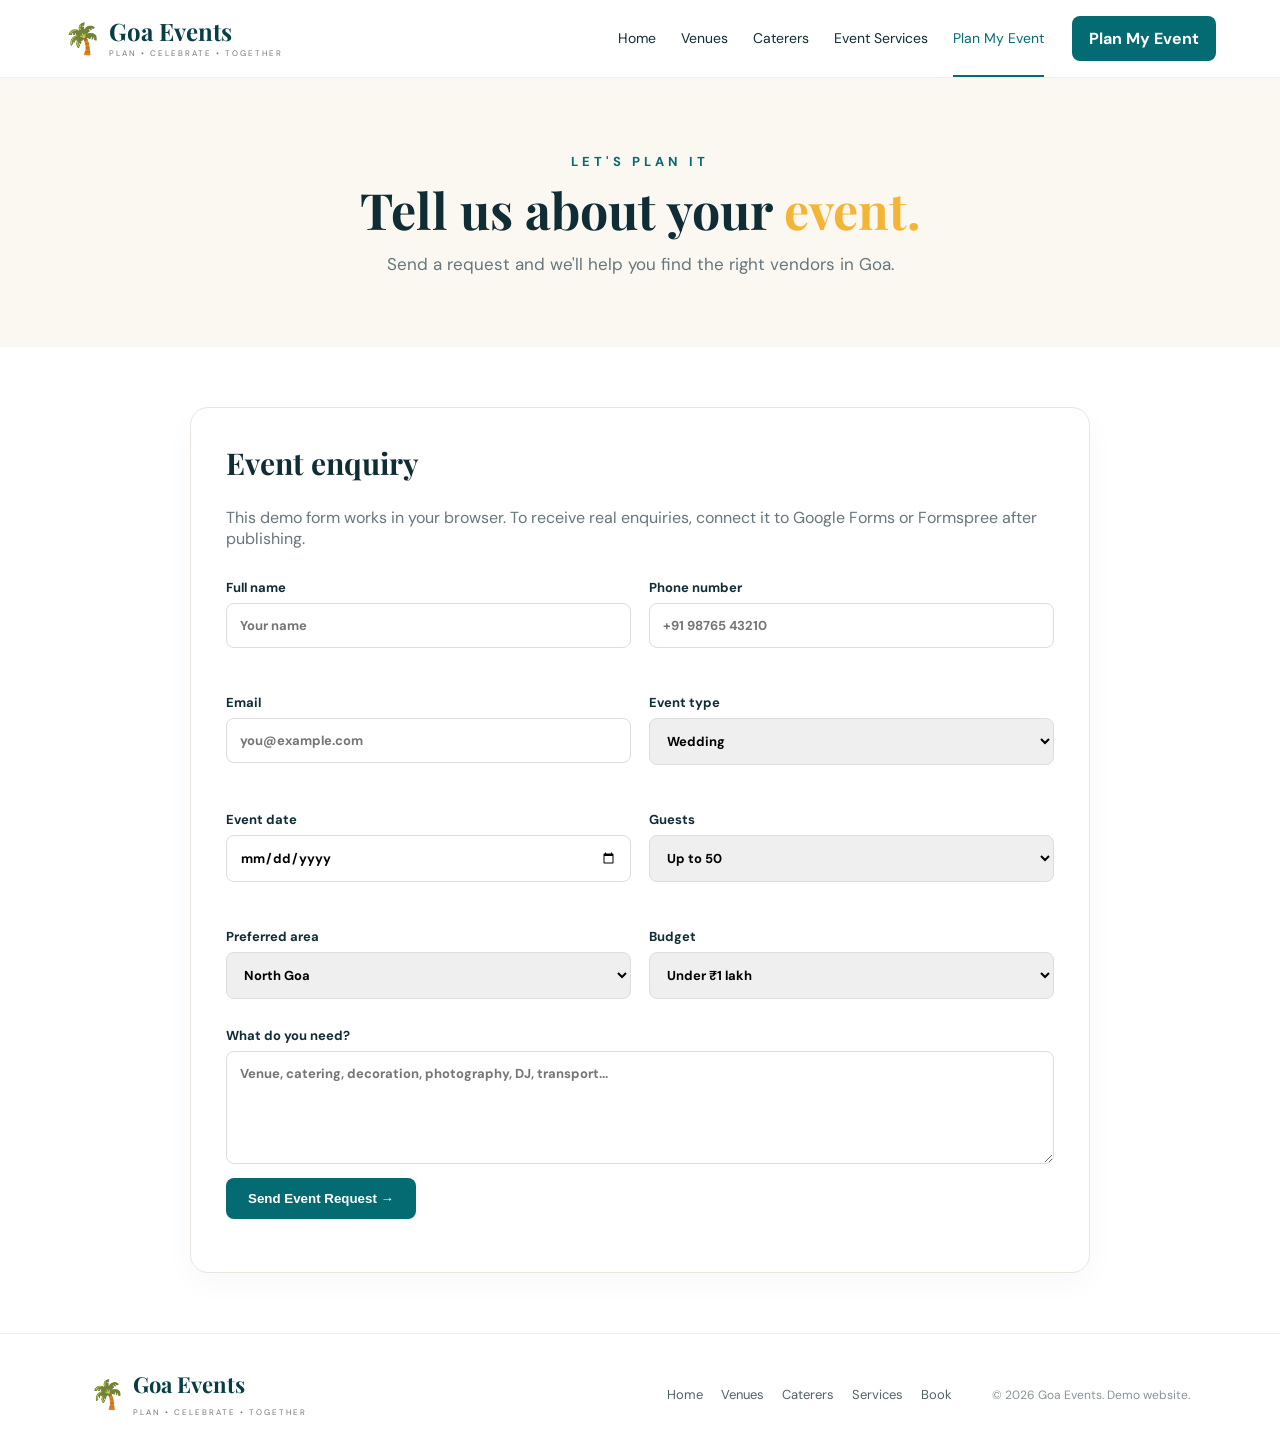
==== booking.html @ 81d7f21c "Add files via upload" ====
<!DOCTYPE html>
<html lang="en"><head><meta charset="UTF-8"><meta name="viewport" content="width=device-width,initial-scale=1"><title>Plan My Event | Goa Events</title><link rel="preconnect" href="https://fonts.googleapis.com"><link rel="preconnect" href="https://fonts.gstatic.com" crossorigin><link href="https://fonts.googleapis.com/css2?family=DM+Sans:wght@400;500;600;700&family=Playfair+Display:wght@600;700&display=swap" rel="stylesheet"><link rel="stylesheet" href="styles.css"></head>
<body><header class="nav"><a class="brand" href="index.html"><span class="brand-mark">🌴</span><span><strong>Goa Events</strong><small>PLAN • CELEBRATE • TOGETHER</small></span></a><nav><a href="index.html">Home</a><a href="venues.html">Venues</a><a href="caterers.html">Caterers</a><a href="services.html">Event Services</a><a class="active" href="booking.html">Plan My Event</a></nav><a class="btn small" href="booking.html">Plan My Event</a><button class="menu">☰</button></header>
<section class="page-hero compact"><p class="eyebrow">LET'S PLAN IT</p><h1>Tell us about your <em>event.</em></h1><p>Send a request and we'll help you find the right vendors in Goa.</p></section>
<section class="form-section"><form id="bookingForm" class="booking-form">
<h2>Event enquiry</h2><p class="muted">This demo form works in your browser. To receive real enquiries, connect it to Google Forms or Formspree after publishing.</p>
<div class="form-grid"><label>Full name<input required name="name" placeholder="Your name"></label><label>Phone number<input required name="phone" type="tel" placeholder="+91 98765 43210"></label><label>Email<input required name="email" type="email" placeholder="you@example.com"></label><label>Event type<select name="event"><option>Wedding</option><option>Birthday</option><option>Engagement</option><option>Corporate Event</option><option>Party</option><option>Other</option></select></label><label>Event date<input required name="date" type="date"></label><label>Guests<select name="guests"><option>Up to 50</option><option>50–100</option><option>100–200</option><option>200–300</option><option>300+</option></select></label><label>Preferred area<select name="area"><option>North Goa</option><option>Panjim</option><option>South Goa</option><option>Anywhere in Goa</option></select></label><label>Budget<select name="budget"><option>Under ₹1 lakh</option><option>₹1–3 lakh</option><option>₹3–5 lakh</option><option>₹5–10 lakh</option><option>₹10 lakh+</option></select></label></div>
<label>What do you need?<textarea name="needs" rows="5" placeholder="Venue, catering, decoration, photography, DJ, transport..."></textarea></label>
<button class="btn" type="submit">Send Event Request →</button><div id="formMessage" class="form-message"></div>
</form></section><footer><div class="footer-brand"><span>🌴</span><div><strong>Goa Events</strong><small>PLAN • CELEBRATE • TOGETHER</small></div></div><div class="footer-links"><a href="index.html">Home</a><a href="venues.html">Venues</a><a href="caterers.html">Caterers</a><a href="services.html">Services</a><a href="booking.html">Book</a></div><p>© 2026 Goa Events. Demo website.</p></footer><script src="script.js"></script></body></html>
---- styles.css ----
:root{--teal:#056b72;--teal2:#073e45;--gold:#e9a51a;--cream:#fbf8f1;--ink:#102c35;--muted:#66767b;--white:#fff;--line:#e8e5dc}*{box-sizing:border-box}body{margin:0;font-family:"DM Sans",sans-serif;color:var(--ink);background:#fff}a{text-decoration:none;color:inherit}.nav{height:78px;display:flex;align-items:center;gap:28px;padding:0 5%;background:#fff;position:sticky;top:0;z-index:10;border-bottom:1px solid #eee}.brand{display:flex;align-items:center;gap:8px;margin-right:auto}.brand-mark{font-size:30px}.brand strong{display:block;font-family:"Playfair Display",serif;font-size:24px;color:var(--teal2);line-height:1}.brand small{display:block;font-size:8px;letter-spacing:2px;color:#777;margin-top:5px}.nav nav{display:flex;gap:25px;font-size:14px}.nav nav a{padding:28px 0;border-bottom:2px solid transparent}.nav nav a.active,.nav nav a:hover{color:var(--teal);border-color:var(--teal)}.btn{display:inline-flex;align-items:center;justify-content:center;background:var(--teal);color:white;border:0;border-radius:8px;padding:13px 22px;font-weight:700;cursor:pointer}.btn:hover{background:var(--teal2)}.btn.small{padding:12px 17px}.btn.full{width:100%;margin-top:10px}.menu{display:none;border:0;background:none;font-size:25px}.hero{min-height:505px;display:flex;align-items:center;position:relative;background:url("https://images.unsplash.com/photo-1519225421980-715cb0215aed?auto=format&fit=crop&w=1800&q=85") center/cover}.hero-overlay{position:absolute;inset:0;background:linear-gradient(90deg,rgba(0,20,25,.82),rgba(0,20,25,.35),rgba(0,20,25,.1))}.hero-content{position:relative;color:#fff;width:min(1100px,90%);margin:auto;padding:60px 0}.eyebrow{letter-spacing:4px;font-size:13px;margin:0 0 14px;color:var(--gold);font-weight:700}.hero h1,.page-hero h1{font-family:"Playfair Display",serif;font-size:54px;line-height:1.03;margin:0 0 16px}.hero h1 em,.page-hero h1 em{color:#f4b536;font-style:normal}.hero-copy{font-size:17px;line-height:1.5;max-width:540px;margin-bottom:28px}.searchbar{display:grid;grid-template-columns:1.2fr 1.2fr 1fr 1fr auto;background:#fff;color:var(--ink);border-radius:18px;padding:8px;max-width:920px;box-shadow:0 15px 35px rgba(0,0,0,.2)}.searchbar label{padding:10px 15px;border-right:1px solid var(--line);font-size:11px;color:#68777b}.searchbar select,.searchbar input{display:block;border:0;background:none;font:500 14px "DM Sans";color:var(--ink);outline:0;width:100%;margin-top:3px}.search-btn{border:0;border-radius:10px;background:var(--teal);color:white;padding:0 25px;font-weight:700;font-size:15px}.category-strip{width:min(1000px,90%);margin:-28px auto 45px;background:var(--cream);border-radius:50px;box-shadow:0 10px 30px #0000000d;display:flex;justify-content:space-around;padding:14px;position:relative}.category-strip a{display:flex;flex-direction:column;align-items:center;gap:5px;font-size:12px;font-weight:700;padding:5px 15px}.category-strip span{display:grid;place-items:center;width:45px;height:45px;border-radius:50%;background:#fff;font-size:20px}.section{width:min(1200px,90%);margin:70px auto}.section.soft{width:100%;padding:65px 5%;background:var(--cream)}.section-head{display:flex;justify-content:space-between;align-items:end;margin-bottom:24px}.section h2,.cta h2{font-family:"Playfair Display",serif;font-size:32px;margin:0 0 5px}.section-head p{margin:0;color:var(--muted)}.text-link{font-weight:700;color:var(--teal);font-size:14px}.cards{display:grid;grid-template-columns:repeat(3,1fr);gap:24px}.card{border:1px solid #eee;border-radius:12px;overflow:hidden;background:white;box-shadow:0 5px 20px #00000008}.card img{width:100%;height:210px;object-fit:cover;display:block}.card-body{padding:17px}.card h3{margin:0 0 8px;font-size:18px}.card p{font-size:13px;color:var(--muted);margin:7px 0}.card .price{color:#b66b00;font-weight:700}.rating{color:#d28a00!important;font-weight:700}.rating span{color:#778287;font-weight:400}.service-grid{display:grid;grid-template-columns:repeat(6,1fr);gap:14px}.service-grid a{background:#fff;border:1px solid #eee;border-radius:10px;overflow:hidden;text-align:center;padding-bottom:12px}.service-grid img{width:100%;height:125px;object-fit:cover;display:block;margin-bottom:10px}.service-grid.large{grid-template-columns:repeat(3,1fr);gap:25px}.service-grid.large a{text-align:left;padding-bottom:20px}.service-grid.large h3,.service-grid.large p{padding:0 18px}.service-grid.large p{color:var(--muted);font-size:14px}.cta{background:url("https://images.unsplash.com/photo-1507525428034-b723cf961d3e?auto=format&fit=crop&w=1800&q=80") center/cover;min-height:350px;padding:55px 7%;display:flex;gap:60px;align-items:center}.cta>div:first-child{background:#ffffffeb;padding:30px;border-radius:18px;max-width:480px}.cta p:not(.eyebrow){color:var(--muted);line-height:1.5}.trust{background:#ffffffeb;border-radius:18px;padding:25px;display:flex;gap:35px}.trust div{display:flex;flex-direction:column;gap:5px;text-align:center}.trust div:first-letter{font-size:25px}.trust b{font-size:14px}.trust small{color:var(--muted)}footer{padding:35px 7%;display:flex;align-items:center;gap:40px;border-top:1px solid #eee;background:#fff}footer .footer-brand{display:flex;gap:8px;align-items:center;margin-right:auto}footer .footer-brand>span{font-size:28px}footer strong{font-family:"Playfair Display";font-size:22px;display:block;color:var(--teal2)}footer small{font-size:8px;letter-spacing:2px;color:#777}footer .footer-links{display:flex;gap:18px;font-size:13px;color:#516168}footer>p{font-size:12px;color:#899398}.page-hero{padding:75px 7%;background:var(--cream);text-align:center}.page-hero .eyebrow{color:var(--teal)}.page-hero h1{font-size:50px}.page-hero p:last-child{color:var(--muted);font-size:17px}.page-hero.compact{padding-bottom:55px}.filters{display:flex;gap:12px;margin-bottom:28px}.filters input,.filters select{padding:14px;border:1px solid #ddd;border-radius:8px;background:#fff;font:inherit}.filters input{flex:1}.venue-list{grid-template-columns:repeat(3,1fr)}.form-section{width:min(900px,90%);margin:60px auto}.booking-form{border:1px solid #e8e5dc;border-radius:18px;padding:35px;box-shadow:0 10px 30px #00000008}.booking-form h2{font-family:"Playfair Display";font-size:30px;margin-top:0}.muted{color:var(--muted)}.form-grid{display:grid;grid-template-columns:1fr 1fr;gap:18px}.booking-form label{display:block;font-weight:700;font-size:13px;margin:14px 0}.booking-form input,.booking-form select,.booking-form textarea{display:block;width:100%;margin-top:7px;border:1px solid #ddd;border-radius:8px;padding:13px;font:inherit}.form-message{margin-top:18px;font-weight:700;color:var(--teal)}@media(max-width:900px){.nav nav,.nav>.btn{display:none}.menu{display:block}.hero h1{font-size:43px}.searchbar{grid-template-columns:1fr 1fr}.searchbar label:nth-child(3),.searchbar label:nth-child(4){display:none}.search-btn{min-height:50px}.cards,.venue-list{grid-template-columns:1fr 1fr}.service-grid{grid-template-columns:repeat(3,1fr)}.cta{flex-direction:column}.trust{flex-wrap:wrap;justify-content:center}footer{flex-wrap:wrap}.footer-links{order:3;width:100%}}@media(max-width:600px){.nav{height:68px;padding:0 5%}.brand strong{font-size:20px}.hero{min-height:590px}.hero-content{padding-top:35px}.hero h1{font-size:39px}.searchbar{grid-template-columns:1fr}.searchbar label{display:block!important;border-right:0;border-bottom:1px solid var(--line)}.category-strip{border-radius:20px;display:grid;grid-template-columns:repeat(3,1fr);gap:5px}.cards,.venue-list,.service-grid.large{grid-template-columns:1fr}.service-grid{grid-template-columns:repeat(2,1fr)}.section{margin:45px auto}.section-head{align-items:start;gap:10px;flex-direction:column}.page-hero h1{font-size:40px}.filters{flex-direction:column}.form-grid{grid-template-columns:1fr}.booking-form{padding:22px}footer{padding:30px 5%;flex-direction:column;align-items:flex-start}.footer-links{flex-wrap:wrap}}
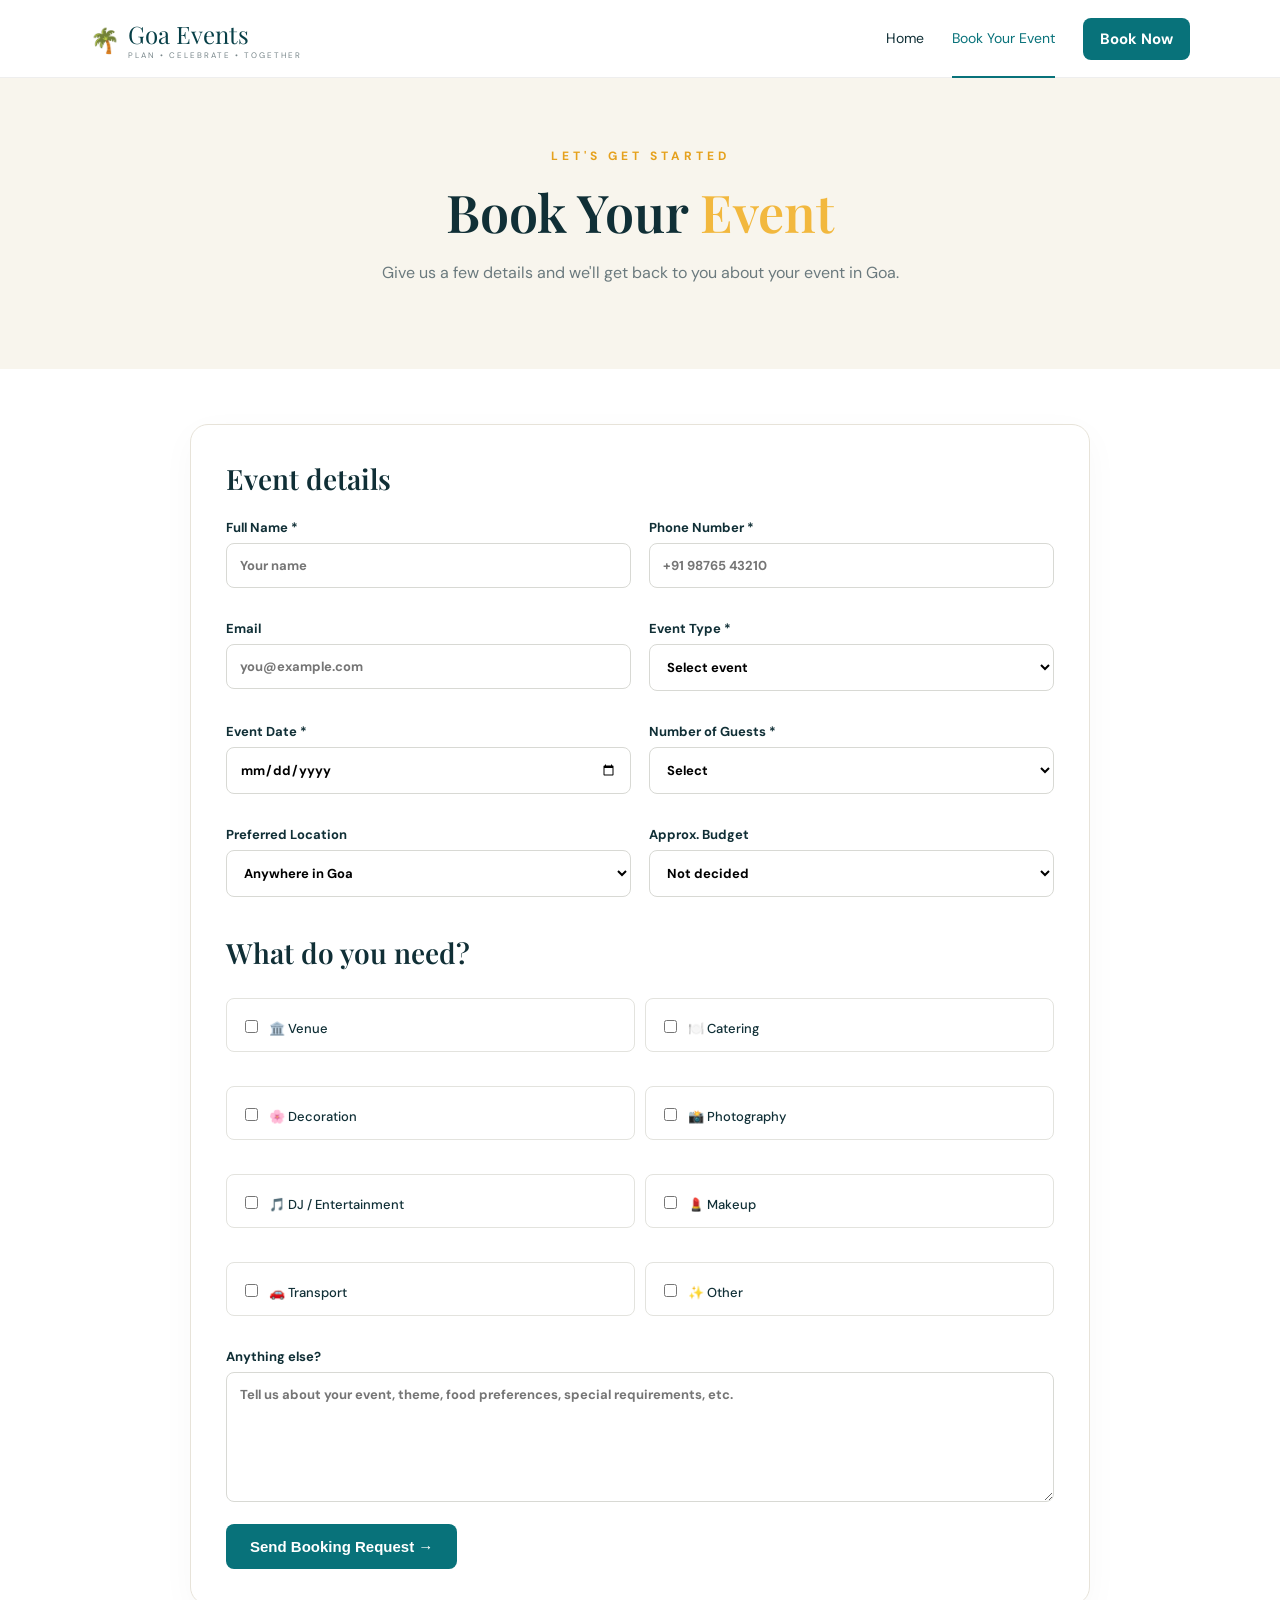
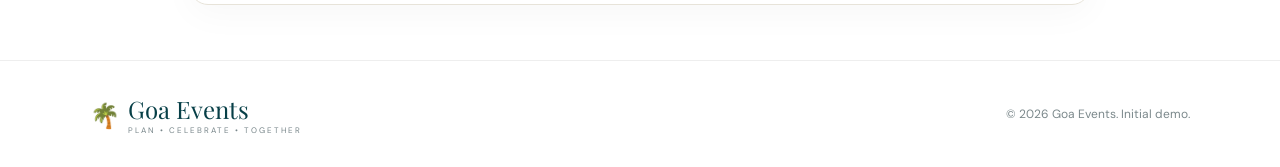
==== commit f249d023: "Add files via upload" ====
--- a/booking.html
+++ b/booking.html
@@ -1,10 +1,31 @@
-<!DOCTYPE html>
-<html lang="en"><head><meta charset="UTF-8"><meta name="viewport" content="width=device-width,initial-scale=1"><title>Plan My Event | Goa Events</title><link rel="preconnect" href="https://fonts.googleapis.com"><link rel="preconnect" href="https://fonts.gstatic.com" crossorigin><link href="https://fonts.googleapis.com/css2?family=DM+Sans:wght@400;500;600;700&family=Playfair+Display:wght@600;700&display=swap" rel="stylesheet"><link rel="stylesheet" href="styles.css"></head>
-<body><header class="nav"><a class="brand" href="index.html"><span class="brand-mark">🌴</span><span><strong>Goa Events</strong><small>PLAN • CELEBRATE • TOGETHER</small></span></a><nav><a href="index.html">Home</a><a href="venues.html">Venues</a><a href="caterers.html">Caterers</a><a href="services.html">Event Services</a><a class="active" href="booking.html">Plan My Event</a></nav><a class="btn small" href="booking.html">Plan My Event</a><button class="menu">☰</button></header>
-<section class="page-hero compact"><p class="eyebrow">LET'S PLAN IT</p><h1>Tell us about your <em>event.</em></h1><p>Send a request and we'll help you find the right vendors in Goa.</p></section>
-<section class="form-section"><form id="bookingForm" class="booking-form">
-<h2>Event enquiry</h2><p class="muted">This demo form works in your browser. To receive real enquiries, connect it to Google Forms or Formspree after publishing.</p>
-<div class="form-grid"><label>Full name<input required name="name" placeholder="Your name"></label><label>Phone number<input required name="phone" type="tel" placeholder="+91 98765 43210"></label><label>Email<input required name="email" type="email" placeholder="you@example.com"></label><label>Event type<select name="event"><option>Wedding</option><option>Birthday</option><option>Engagement</option><option>Corporate Event</option><option>Party</option><option>Other</option></select></label><label>Event date<input required name="date" type="date"></label><label>Guests<select name="guests"><option>Up to 50</option><option>50–100</option><option>100–200</option><option>200–300</option><option>300+</option></select></label><label>Preferred area<select name="area"><option>North Goa</option><option>Panjim</option><option>South Goa</option><option>Anywhere in Goa</option></select></label><label>Budget<select name="budget"><option>Under ₹1 lakh</option><option>₹1–3 lakh</option><option>₹3–5 lakh</option><option>₹5–10 lakh</option><option>₹10 lakh+</option></select></label></div>
-<label>What do you need?<textarea name="needs" rows="5" placeholder="Venue, catering, decoration, photography, DJ, transport..."></textarea></label>
-<button class="btn" type="submit">Send Event Request →</button><div id="formMessage" class="form-message"></div>
-</form></section><footer><div class="footer-brand"><span>🌴</span><div><strong>Goa Events</strong><small>PLAN • CELEBRATE • TOGETHER</small></div></div><div class="footer-links"><a href="index.html">Home</a><a href="venues.html">Venues</a><a href="caterers.html">Caterers</a><a href="services.html">Services</a><a href="booking.html">Book</a></div><p>© 2026 Goa Events. Demo website.</p></footer><script src="script.js"></script></body></html>+<!doctype html>
+<html lang="en"><head><meta charset="utf-8"><meta name="viewport" content="width=device-width,initial-scale=1">
+<title>Book Your Event — Goa Events</title><link rel="preconnect" href="https://fonts.googleapis.com"><link rel="preconnect" href="https://fonts.gstatic.com" crossorigin><link href="https://fonts.googleapis.com/css2?family=DM+Sans:wght@400;500;600;700&family=Playfair+Display:wght@600;700&display=swap" rel="stylesheet"><link rel="stylesheet" href="styles.css"></head>
+<body><header><a class="logo" href="index.html">🌴 <span>Goa Events<small>PLAN • CELEBRATE • TOGETHER</small></span></a><nav><a href="index.html">Home</a><a class="active" href="booking.html">Book Your Event</a></nav><a class="btn small" href="booking.html">Book Now</a></header>
+<section class="page-title"><p class="eyebrow">LET'S GET STARTED</p><h1>Book Your <em>Event</em></h1><p>Give us a few details and we'll get back to you about your event in Goa.</p></section>
+<main class="form-wrap"><form id="eventForm">
+<h2>Event details</h2><div class="grid">
+<label>Full Name *<input required name="name" placeholder="Your name"></label>
+<label>Phone Number *<input required name="phone" type="tel" placeholder="+91 98765 43210"></label>
+<label>Email<input name="email" type="email" placeholder="you@example.com"></label>
+<label>Event Type *<select required name="event"><option value="">Select event</option><option>Wedding</option><option>Birthday</option><option>Engagement</option><option>Corporate Event</option><option>Party</option><option>Other</option></select></label>
+<label>Event Date *<input required name="date" type="date"></label>
+<label>Number of Guests *<select required name="guests"><option value="">Select</option><option>Up to 50</option><option>50–100</option><option>100–200</option><option>200–300</option><option>300+</option></select></label>
+<label>Preferred Location<select name="location"><option>Anywhere in Goa</option><option>North Goa</option><option>Panjim</option><option>South Goa</option></select></label>
+<label>Approx. Budget<select name="budget"><option>Not decided</option><option>Under ₹1 lakh</option><option>₹1–3 lakh</option><option>₹3–5 lakh</option><option>₹5–10 lakh</option><option>₹10 lakh+</option></select></label>
+</div>
+<h2>What do you need?</h2><div class="checks">
+<label><input type="checkbox" name="services" value="Venue"> 🏛️ Venue</label>
+<label><input type="checkbox" name="services" value="Catering"> 🍽️ Catering</label>
+<label><input type="checkbox" name="services" value="Decoration"> 🌸 Decoration</label>
+<label><input type="checkbox" name="services" value="Photography"> 📸 Photography</label>
+<label><input type="checkbox" name="services" value="DJ/Entertainment"> 🎵 DJ / Entertainment</label>
+<label><input type="checkbox" name="services" value="Makeup"> 💄 Makeup</label>
+<label><input type="checkbox" name="services" value="Transport"> 🚗 Transport</label>
+<label><input type="checkbox" name="services" value="Other"> ✨ Other</label>
+</div>
+<label>Anything else?<textarea name="message" rows="6" placeholder="Tell us about your event, theme, food preferences, special requirements, etc."></textarea></label>
+<button class="btn submit" type="submit">Send Booking Request →</button>
+<div id="success" class="success" hidden>Thanks! Your request has been recorded on this demo. For real enquiries, connect this form to Google Forms/Sheets before launch.</div>
+</form></main>
+<footer><div class="logo">🌴 <span>Goa Events<small>PLAN • CELEBRATE • TOGETHER</small></span></div><p>© 2026 Goa Events. Initial demo.</p></footer><script src="script.js"></script></body></html>
--- a/styles.css
+++ b/styles.css
@@ -1 +1 @@
-:root{--teal:#056b72;--teal2:#073e45;--gold:#e9a51a;--cream:#fbf8f1;--ink:#102c35;--muted:#66767b;--white:#fff;--line:#e8e5dc}*{box-sizing:border-box}body{margin:0;font-family:"DM Sans",sans-serif;color:var(--ink);background:#fff}a{text-decoration:none;color:inherit}.nav{height:78px;display:flex;align-items:center;gap:28px;padding:0 5%;background:#fff;position:sticky;top:0;z-index:10;border-bottom:1px solid #eee}.brand{display:flex;align-items:center;gap:8px;margin-right:auto}.brand-mark{font-size:30px}.brand strong{display:block;font-family:"Playfair Display",serif;font-size:24px;color:var(--teal2);line-height:1}.brand small{display:block;font-size:8px;letter-spacing:2px;color:#777;margin-top:5px}.nav nav{display:flex;gap:25px;font-size:14px}.nav nav a{padding:28px 0;border-bottom:2px solid transparent}.nav nav a.active,.nav nav a:hover{color:var(--teal);border-color:var(--teal)}.btn{display:inline-flex;align-items:center;justify-content:center;background:var(--teal);color:white;border:0;border-radius:8px;padding:13px 22px;font-weight:700;cursor:pointer}.btn:hover{background:var(--teal2)}.btn.small{padding:12px 17px}.btn.full{width:100%;margin-top:10px}.menu{display:none;border:0;background:none;font-size:25px}.hero{min-height:505px;display:flex;align-items:center;position:relative;background:url("https://images.unsplash.com/photo-1519225421980-715cb0215aed?auto=format&fit=crop&w=1800&q=85") center/cover}.hero-overlay{position:absolute;inset:0;background:linear-gradient(90deg,rgba(0,20,25,.82),rgba(0,20,25,.35),rgba(0,20,25,.1))}.hero-content{position:relative;color:#fff;width:min(1100px,90%);margin:auto;padding:60px 0}.eyebrow{letter-spacing:4px;font-size:13px;margin:0 0 14px;color:var(--gold);font-weight:700}.hero h1,.page-hero h1{font-family:"Playfair Display",serif;font-size:54px;line-height:1.03;margin:0 0 16px}.hero h1 em,.page-hero h1 em{color:#f4b536;font-style:normal}.hero-copy{font-size:17px;line-height:1.5;max-width:540px;margin-bottom:28px}.searchbar{display:grid;grid-template-columns:1.2fr 1.2fr 1fr 1fr auto;background:#fff;color:var(--ink);border-radius:18px;padding:8px;max-width:920px;box-shadow:0 15px 35px rgba(0,0,0,.2)}.searchbar label{padding:10px 15px;border-right:1px solid var(--line);font-size:11px;color:#68777b}.searchbar select,.searchbar input{display:block;border:0;background:none;font:500 14px "DM Sans";color:var(--ink);outline:0;width:100%;margin-top:3px}.search-btn{border:0;border-radius:10px;background:var(--teal);color:white;padding:0 25px;font-weight:700;font-size:15px}.category-strip{width:min(1000px,90%);margin:-28px auto 45px;background:var(--cream);border-radius:50px;box-shadow:0 10px 30px #0000000d;display:flex;justify-content:space-around;padding:14px;position:relative}.category-strip a{display:flex;flex-direction:column;align-items:center;gap:5px;font-size:12px;font-weight:700;padding:5px 15px}.category-strip span{display:grid;place-items:center;width:45px;height:45px;border-radius:50%;background:#fff;font-size:20px}.section{width:min(1200px,90%);margin:70px auto}.section.soft{width:100%;padding:65px 5%;background:var(--cream)}.section-head{display:flex;justify-content:space-between;align-items:end;margin-bottom:24px}.section h2,.cta h2{font-family:"Playfair Display",serif;font-size:32px;margin:0 0 5px}.section-head p{margin:0;color:var(--muted)}.text-link{font-weight:700;color:var(--teal);font-size:14px}.cards{display:grid;grid-template-columns:repeat(3,1fr);gap:24px}.card{border:1px solid #eee;border-radius:12px;overflow:hidden;background:white;box-shadow:0 5px 20px #00000008}.card img{width:100%;height:210px;object-fit:cover;display:block}.card-body{padding:17px}.card h3{margin:0 0 8px;font-size:18px}.card p{font-size:13px;color:var(--muted);margin:7px 0}.card .price{color:#b66b00;font-weight:700}.rating{color:#d28a00!important;font-weight:700}.rating span{color:#778287;font-weight:400}.service-grid{display:grid;grid-template-columns:repeat(6,1fr);gap:14px}.service-grid a{background:#fff;border:1px solid #eee;border-radius:10px;overflow:hidden;text-align:center;padding-bottom:12px}.service-grid img{width:100%;height:125px;object-fit:cover;display:block;margin-bottom:10px}.service-grid.large{grid-template-columns:repeat(3,1fr);gap:25px}.service-grid.large a{text-align:left;padding-bottom:20px}.service-grid.large h3,.service-grid.large p{padding:0 18px}.service-grid.large p{color:var(--muted);font-size:14px}.cta{background:url("https://images.unsplash.com/photo-1507525428034-b723cf961d3e?auto=format&fit=crop&w=1800&q=80") center/cover;min-height:350px;padding:55px 7%;display:flex;gap:60px;align-items:center}.cta>div:first-child{background:#ffffffeb;padding:30px;border-radius:18px;max-width:480px}.cta p:not(.eyebrow){color:var(--muted);line-height:1.5}.trust{background:#ffffffeb;border-radius:18px;padding:25px;display:flex;gap:35px}.trust div{display:flex;flex-direction:column;gap:5px;text-align:center}.trust div:first-letter{font-size:25px}.trust b{font-size:14px}.trust small{color:var(--muted)}footer{padding:35px 7%;display:flex;align-items:center;gap:40px;border-top:1px solid #eee;background:#fff}footer .footer-brand{display:flex;gap:8px;align-items:center;margin-right:auto}footer .footer-brand>span{font-size:28px}footer strong{font-family:"Playfair Display";font-size:22px;display:block;color:var(--teal2)}footer small{font-size:8px;letter-spacing:2px;color:#777}footer .footer-links{display:flex;gap:18px;font-size:13px;color:#516168}footer>p{font-size:12px;color:#899398}.page-hero{padding:75px 7%;background:var(--cream);text-align:center}.page-hero .eyebrow{color:var(--teal)}.page-hero h1{font-size:50px}.page-hero p:last-child{color:var(--muted);font-size:17px}.page-hero.compact{padding-bottom:55px}.filters{display:flex;gap:12px;margin-bottom:28px}.filters input,.filters select{padding:14px;border:1px solid #ddd;border-radius:8px;background:#fff;font:inherit}.filters input{flex:1}.venue-list{grid-template-columns:repeat(3,1fr)}.form-section{width:min(900px,90%);margin:60px auto}.booking-form{border:1px solid #e8e5dc;border-radius:18px;padding:35px;box-shadow:0 10px 30px #00000008}.booking-form h2{font-family:"Playfair Display";font-size:30px;margin-top:0}.muted{color:var(--muted)}.form-grid{display:grid;grid-template-columns:1fr 1fr;gap:18px}.booking-form label{display:block;font-weight:700;font-size:13px;margin:14px 0}.booking-form input,.booking-form select,.booking-form textarea{display:block;width:100%;margin-top:7px;border:1px solid #ddd;border-radius:8px;padding:13px;font:inherit}.form-message{margin-top:18px;font-weight:700;color:var(--teal)}@media(max-width:900px){.nav nav,.nav>.btn{display:none}.menu{display:block}.hero h1{font-size:43px}.searchbar{grid-template-columns:1fr 1fr}.searchbar label:nth-child(3),.searchbar label:nth-child(4){display:none}.search-btn{min-height:50px}.cards,.venue-list{grid-template-columns:1fr 1fr}.service-grid{grid-template-columns:repeat(3,1fr)}.cta{flex-direction:column}.trust{flex-wrap:wrap;justify-content:center}footer{flex-wrap:wrap}.footer-links{order:3;width:100%}}@media(max-width:600px){.nav{height:68px;padding:0 5%}.brand strong{font-size:20px}.hero{min-height:590px}.hero-content{padding-top:35px}.hero h1{font-size:39px}.searchbar{grid-template-columns:1fr}.searchbar label{display:block!important;border-right:0;border-bottom:1px solid var(--line)}.category-strip{border-radius:20px;display:grid;grid-template-columns:repeat(3,1fr);gap:5px}.cards,.venue-list,.service-grid.large{grid-template-columns:1fr}.service-grid{grid-template-columns:repeat(2,1fr)}.section{margin:45px auto}.section-head{align-items:start;gap:10px;flex-direction:column}.page-hero h1{font-size:40px}.filters{flex-direction:column}.form-grid{grid-template-columns:1fr}.booking-form{padding:22px}footer{padding:30px 5%;flex-direction:column;align-items:flex-start}.footer-links{flex-wrap:wrap}}+*{box-sizing:border-box}body{margin:0;font-family:"DM Sans",sans-serif;color:#102f36;background:#fff}a{text-decoration:none;color:inherit}header{height:78px;padding:0 7%;display:flex;align-items:center;gap:28px;background:#fff;border-bottom:1px solid #eee;position:sticky;top:0;z-index:5}.logo{display:flex;align-items:center;gap:8px;margin-right:auto;font-family:"Playfair Display";font-size:24px;color:#073f47}.logo small{font-family:"DM Sans";display:block;font-size:8px;letter-spacing:2px;color:#78868a}.logo:first-letter{font-family:sans-serif}nav{display:flex;gap:28px;font-size:14px}nav a{padding:29px 0;border-bottom:2px solid transparent}nav a.active,nav a:hover{color:#08727a;border-color:#08727a}.btn{display:inline-block;background:#08727a;color:#fff;padding:14px 24px;border-radius:8px;font-weight:700;border:0;cursor:pointer;font-size:15px}.btn:hover{background:#064f55}.btn.small{padding:11px 17px}.hero{height:560px;background:url("https://images.unsplash.com/photo-1519225421980-715cb0215aed?auto=format&fit=crop&w=1800&q=85") center/cover;position:relative}.shade{position:absolute;inset:0;background:linear-gradient(90deg,rgba(3,31,36,.82),rgba(3,31,36,.35),rgba(3,31,36,.1))}.hero-content{position:relative;color:#fff;width:min(1100px,86%);margin:auto;padding-top:110px}.eyebrow{font-size:12px;letter-spacing:4px;font-weight:700;color:#e5a11d;margin:0 0 13px}.hero h1{font:600 62px/1.02 "Playfair Display";margin:0 0 20px}.hero h1 em,.page-title h1 em{font-style:normal;color:#f2b83e}.hero p:not(.eyebrow){font-size:18px;line-height:1.55;max-width:520px;margin-bottom:30px}.intro,.how{width:min(1100px,86%);margin:75px auto;text-align:center}.intro h2,.how h2,.form-wrap h2{font:600 35px "Playfair Display";margin:0 0 10px}.intro>p:not(.eyebrow){color:#68797d;max-width:650px;margin:0 auto 35px;line-height:1.6}.features{display:grid;grid-template-columns:repeat(4,1fr);gap:15px;margin-top:35px}.features div{background:#fbf8f0;padding:28px 18px;border-radius:12px;font-size:30px}.features b,.features span{display:block}.features b{font-size:16px;margin:10px}.features span{font-size:12px;color:#738084;line-height:1.4}.how{background:#f8f5ed;width:100%;padding:70px 7%;margin-bottom:0}.steps{display:grid;grid-template-columns:repeat(3,1fr);gap:20px;max-width:1000px;margin:35px auto}.steps div{background:#fff;padding:25px;border-radius:12px;text-align:left}.steps strong{color:#e1a21e}.steps h3{font:600 23px "Playfair Display";margin:10px 0}.steps p{color:#68797d;line-height:1.5;font-size:14px}.page-title{text-align:center;background:#f8f5ed;padding:70px 7%}.page-title h1{font:600 52px "Playfair Display";margin:0 0 12px}.page-title p:last-child{color:#6b7a7e}.form-wrap{width:min(900px,90%);margin:55px auto}.form-wrap form{border:1px solid #e7e3d9;border-radius:18px;padding:35px;box-shadow:0 10px 35px #00000008}.form-wrap h2{font-size:28px;margin-top:25px}.form-wrap h2:first-child{margin-top:0}.grid{display:grid;grid-template-columns:1fr 1fr;gap:8px 18px}.form-wrap label{display:block;font-size:13px;font-weight:700;margin:12px 0}.form-wrap input,.form-wrap select,.form-wrap textarea{display:block;width:100%;margin-top:7px;border:1px solid #d8d9d4;border-radius:8px;padding:13px;font:inherit;background:#fff}.checks{display:grid;grid-template-columns:repeat(2,1fr);gap:10px;margin:15px 0 20px}.checks label{padding:14px;border:1px solid #e3e3de;border-radius:8px;font-weight:500}.checks input{display:inline;width:auto;margin-right:8px}.submit{margin-top:10px}.success{margin-top:18px;padding:15px;background:#edf8f5;border-radius:8px;color:#08727a;font-weight:600}footer{padding:32px 7%;display:flex;align-items:center;border-top:1px solid #eee}footer p{margin-left:auto;color:#7b888b;font-size:12px}@media(max-width:750px){header{padding:0 5%;height:68px}header nav,.small{display:none}.hero{height:570px}.hero-content{padding-top:80px}.hero h1{font-size:47px}.features,.steps,.grid{grid-template-columns:1fr 1fr}.checks{grid-template-columns:1fr}.form-wrap form{padding:23px}.page-title h1{font-size:42px}}@media(max-width:500px){.features,.steps,.grid{grid-template-columns:1fr}.hero h1{font-size:41px}.hero-content{padding-top:65px}footer{display:block}footer p{margin-left:0;margin-top:20px}}
